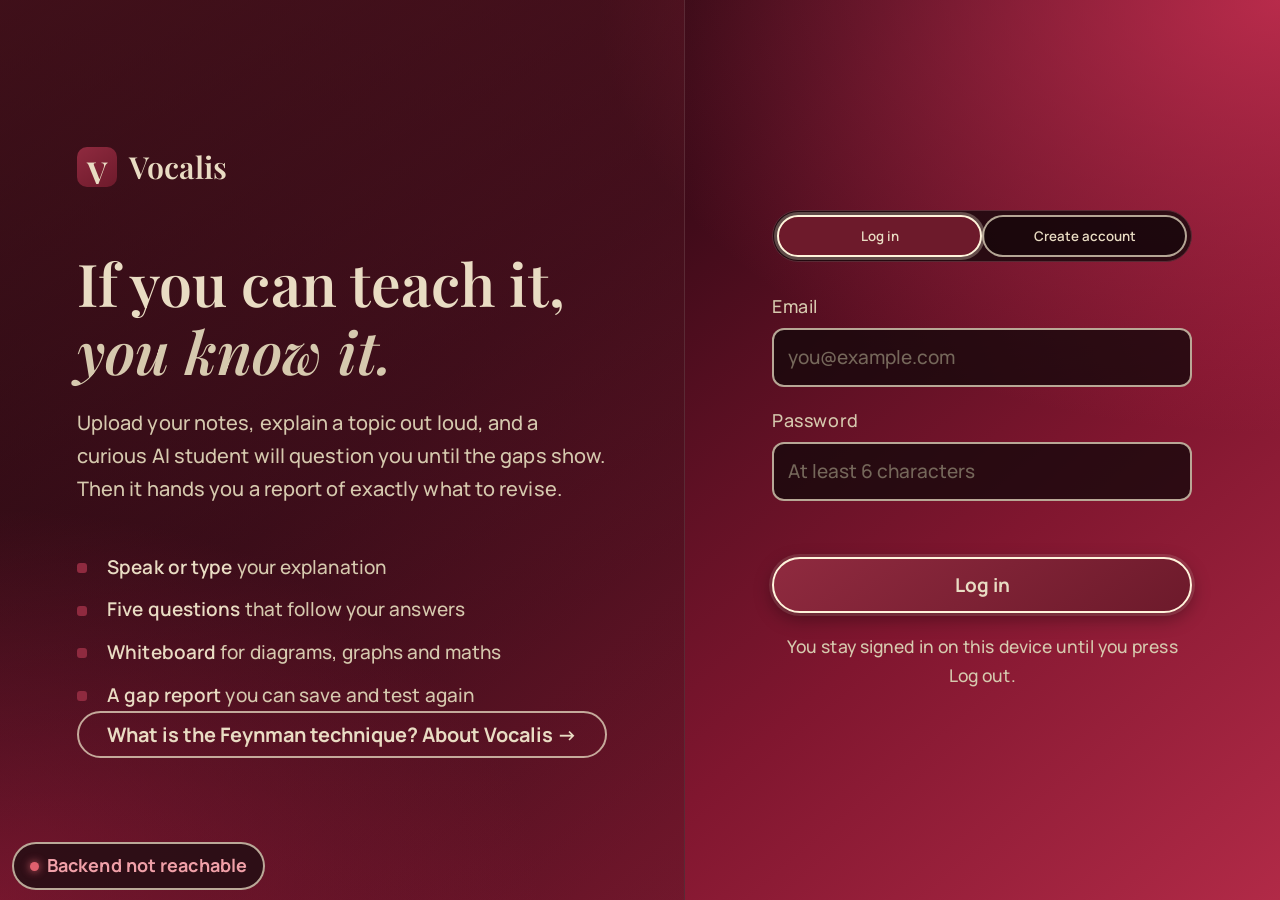
==== frontend/index.html @ cd5cc1df "Vocalis: full app rewrite (login, AI-first chat, whiteboard, reports, About)" ====
<!doctype html>
<html lang="en">
<head>
<meta charset="utf-8">
<meta name="viewport" content="width=device-width, initial-scale=1">
<title>Vocalis – teach it to learn it</title>
<link rel="preconnect" href="https://fonts.googleapis.com">
<link rel="preconnect" href="https://fonts.gstatic.com" crossorigin>
<link href="https://fonts.googleapis.com/css2?family=Manrope:wght@400;500;600;700&family=Playfair+Display:wght@500;600;700&display=swap" rel="stylesheet">
<link rel="stylesheet" href="css/style.css">
</head>
<body>
<div id="app">

  <header class="topbar" id="topbar" hidden>
    <a class="brand" href="#" id="brandLink"><span class="brand-mark">V</span><span>Vocalis</span></a>
    <nav class="topnav" aria-label="Main">
      <button class="nav-link" data-nav="home">Home</button>
      <button class="nav-link" data-nav="about">About</button>
    </nav>
    <div class="topbar-right" id="topbarRight">
      <div class="user-box" title="Signed in"><span class="avatar" id="userAvatar">?</span><span class="user-name" id="userChip"></span></div>
      <button class="btn ghost small" id="logoutBtn">Log out</button>
    </div>
  </header>

  <!-- ============================ LOGIN ============================ -->
  <section class="screen" id="screen-auth">
    <div class="auth">
      <aside class="auth-hero">
        <div class="brand big"><span class="brand-mark">V</span><span>Vocalis</span></div>
        <h1>If you can teach it,<br><em>you know it.</em></h1>
        <p>Upload your notes, explain a topic out loud, and a curious AI student will question you until the gaps show. Then it hands you a report of exactly what to revise.</p>
        <ul class="hero-points">
          <li><b>Speak or type</b> your explanation</li>
          <li><b>Five questions</b> that follow your answers</li>
          <li><b>Whiteboard</b> for diagrams, graphs and maths</li>
          <li><b>A gap report</b> you can save and test again</li>
        </ul>
        <button type="button" class="link-btn" id="aboutFromAuth">What is the Feynman technique? About Vocalis →</button>
      </aside>
      <div class="auth-card">
        <div class="seg" role="tablist">
          <button class="seg-btn active" data-mode="login" role="tab">Log in</button>
          <button class="seg-btn" data-mode="register" role="tab">Create account</button>
        </div>
        <form id="authForm" autocomplete="on" novalidate>
          <label class="field" id="nameField" hidden>
            <span>Your name</span>
            <input id="authName" type="text" autocomplete="name" placeholder="Asha">
          </label>
          <label class="field">
            <span>Email</span>
            <input id="authEmail" type="email" autocomplete="email" placeholder="you@example.com" required>
          </label>
          <label class="field">
            <span>Password</span>
            <input id="authPassword" type="password" autocomplete="current-password" placeholder="At least 6 characters" required>
          </label>
          <p class="form-error" id="authError" role="alert"></p>
          <button class="btn primary wide" id="authSubmit" type="submit">Log in</button>
        </form>
        <p class="fine">You stay signed in on this device until you press Log out.</p>
      </div>
    </div>
  </section>

  <!-- ============================ HOME ============================ -->
  <section class="screen" id="screen-home" hidden>
    <div class="wrap">
      <div class="home-head">
        <p class="eyebrow">Welcome back</p>
        <h2 id="homeTitle">Ready to teach something?</h2>
      </div>
      <div class="home-grid">
        <div class="card">
          <h3>Start a new session</h3>
          <p class="muted">Upload your study material (PDF, PowerPoint, Word, text or a photo of your notes). You can also upload a gap report from an earlier session to be tested on exactly what you got wrong.</p>
          <input type="file" id="fileInput" class="sr-only" accept=".pdf,.pptx,.docx,.txt,.md,.png,.jpg,.jpeg" tabindex="-1">
          <div class="drop" id="drop" role="button" tabindex="0" aria-label="Choose a file to upload">
            <span class="drop-icon">⇪</span>
            <strong id="dropTitle">Drop a file here or click to choose</strong>
            <span class="muted small" id="dropHint">PDF · PPTX · DOCX · TXT · MD · PNG · JPG &nbsp;·&nbsp; up to 20 MB</span>
            <button type="button" class="btn primary small" id="chooseBtn">Choose file</button>
          </div>
          <p class="form-error" id="uploadError" role="alert"></p>
          <label class="field lang-field">
            <span>Revision notes language</span>
            <select id="langSelect">
              <option>Kannada</option><option>Hindi</option><option>Tamil</option><option>Telugu</option><option>Malayalam</option><option>English</option>
            </select>
          </label>
        </div>
        <div class="card">
          <div class="card-head">
            <h3>Your sessions</h3>
          </div>
          <div id="historyList" class="history"></div>
        </div>
      </div>
    </div>
  </section>

  <!-- ============================ ABOUT ============================ -->
  <section class="screen" id="screen-about" hidden>
    <div class="wrap about">
      <button class="link-btn" id="aboutBack">← Back</button>
      <div class="about-hero">
        <p class="eyebrow">About Vocalis</p>
        <h1>If you can teach it,<br><em>you know it.</em></h1>
        <p class="lead">Vocalis is a study partner built on the Feynman technique. You explain a topic out loud to a curious AI student, it asks questions until the gaps in your understanding show, and then it hands you a clear report of exactly what to revise.</p>
      </div>

      <h2>The Feynman technique</h2>
      <p class="lead">The technique is named after the physicist Richard Feynman, who was famous for explaining difficult ideas in plain words. The idea is simple: <b>you do not really understand something until you can explain it simply.</b> It works in four steps.</p>
      <div class="steps4">
        <div class="step4"><span class="n">1</span><h4>Choose a concept</h4><p>Pick one idea you want to learn, and write down everything you know about it.</p></div>
        <div class="step4"><span class="n">2</span><h4>Teach it simply</h4><p>Explain it as if to a beginner, using your own words and no jargon you cannot unpack.</p></div>
        <div class="step4"><span class="n">3</span><h4>Find the gaps</h4><p>Notice where you stumble, go vague or get something wrong. Those are the gaps in your understanding.</p></div>
        <div class="step4"><span class="n">4</span><h4>Review and simplify</h4><p>Go back to your notes, fix each gap, then explain it again, shorter and clearer.</p></div>
      </div>
      <div class="callout">The hard part is step 3. When you explain to yourself, it is easy to skip over what you do not know. A listener who asks good questions makes the gaps impossible to hide. That is the part Vocalis automates.</div>

      <h2>How Vocalis puts each step into practice</h2>
      <div class="map-row"><div class="l">1 · Choose a concept<small>Upload and pick a topic</small></div><div><ul>
        <li>Upload your own notes: PDF, PowerPoint, Word, text, Markdown or a photo.</li>
        <li>Long files are split into numbered subtopics with clear headings, and you choose the one to be tested on.</li></ul></div></div>
      <div class="map-row"><div class="l">2 · Teach it simply<small>Explain to a curious AI</small></div><div><ul>
        <li>The AI opens the conversation and asks exactly five questions, each one following your last answer.</li>
        <li>Answer by typing, speaking, or drawing and labelling on the whiteboard, including diagrams the AI draws for you to label.</li>
        <li>Optional time limit per question and optional read-aloud keep it feeling like a real viva.</li></ul></div></div>
      <div class="map-row"><div class="l">3 · Find the gaps<small>Scores, gaps and fact-check</small></div><div><ul>
        <li>An examiner AI scores accuracy, completeness, consistency and clarity (each out of 10) using only your own notes, then gives an overall score out of 100.</li>
        <li>Every wrong or missing idea becomes a gap with what you said, the correct explanation, why it matters and a question to test yourself.</li>
        <li>A web-search fact-check flags anything in your notes or your answers that may be wrong.</li></ul></div></div>
      <div class="map-row"><div class="l">4 · Review and simplify<small>Notes, reports and re-testing</small></div><div><ul>
        <li>Revision notes focus only on the parts you struggled with, and can be translated into Kannada, Hindi, Tamil, Telugu or Malayalam.</li>
        <li>Download a detailed gap report and a full session report as Word documents.</li>
        <li>Upload the gap report again and Vocalis tests you on exactly those gaps. Repeat until the gaps close.</li></ul></div></div>

      <h2>What is inside</h2>
      <div class="feat-grid">
        <div class="feat"><b>Voice with a live orb</b><span>Speak your answer; the animated rings move with your voice. An accurate mode transcribes your recording again for technical terms.</span></div>
        <div class="feat"><b>Whiteboard that is understood</b><span>Draw graphs, label diagrams and work through maths. The AI reads your drawing and marks it as part of your answer.</span></div>
        <div class="feat"><b>Languages</b><span>Dictate in English, Hindi, Kannada, Tamil or Telugu, and get revision notes in your own language.</span></div>
        <div class="feat"><b>Reports you keep</b><span>Gap report and full report as Word files, plus a re-uploadable version to practise your gaps.</span></div>
        <div class="feat"><b>Your own account</b><span>Your sessions and reports are private to you and stay saved, so you can return to them any time.</span></div>
        <div class="feat"><b>Honest scoring</b><span>The examiner only credits what you said, never the tutor's questions, and grades against your notes.</span></div>
      </div>

      <h2>Built with</h2>
      <p>Flask and SQLite on the back end, Google Gemini for the questions, scoring, drawing understanding, fact-check and translation, and the browser's own speech tools for live voice. Made for Craft N Code Karnataka 2026 · AI for Education.</p>
      <p><button class="btn primary" id="aboutStart">Start a session</button></p>
    </div>
  </section>

  <!-- ============================ TOPICS ============================ -->
  <section class="screen" id="screen-topics" hidden>
    <div class="wrap">
      <button class="link-back" id="topicsBack">← Choose another file</button>
      <p class="eyebrow" id="topicsFile"></p>
      <h2>What do you want to be tested on?</h2>
      <p class="muted">Pick one topic, or test yourself on the whole document. The AI will open the conversation with its first question.</p>
      <div class="card settings">
        <h3>Session settings</h3>
        <div class="setting">
          <span class="setting-label">Time to answer each question</span>
          <div class="chips" id="timeChips" role="group" aria-label="Time limit per question">
            <button class="chip-btn active" data-sec="0">No limit</button>
            <button class="chip-btn" data-sec="60">1 min</button>
            <button class="chip-btn" data-sec="120">2 min</button>
            <button class="chip-btn" data-sec="180">3 min</button>
            <button class="chip-btn" data-sec="300">5 min</button>
          </div>
        </div>
        <div class="setting">
          <span class="setting-label">Speech language</span>
          <select id="speechLang" aria-label="Speech language">
            <option value="en-IN">English (India)</option>
            <option value="en-US">English (US)</option>
            <option value="en-GB">English (UK)</option>
            <option value="hi-IN">Hindi</option>
            <option value="kn-IN">Kannada</option>
            <option value="ta-IN">Tamil</option>
            <option value="te-IN">Telugu</option>
          </select>
        </div>
        <label class="check"><input type="checkbox" id="optAccurate"><span><b>Accurate voice mode</b> Gemini listens to your recording again for a more exact transcript (uses one extra AI request per spoken answer).</span></label>
        <label class="check"><input type="checkbox" id="optSpeak"><span><b>Read each question aloud</b> Optional. The orb pulses while the question is spoken.</span></label>
        <div class="setting" id="voiceBox">
          <span class="setting-label">Voice</span>
          <select id="voiceEngine" aria-label="Voice type">
            <option value="ai">AI voice (natural, uses 1 AI request per question)</option>
            <option value="browser">Device voice (free, instant)</option>
          </select>
          <select id="voiceName" aria-label="Voice"></select>
          <button type="button" class="btn ghost" id="voicePreview">Preview</button>
        </div>
      </div>
      <div class="topic-grid" id="topicGrid"></div>
      <div class="topics-foot">
        <button class="btn ghost" id="wholeDocBtn">Test me on the whole document</button>
      </div>
      <p class="form-error" id="startError" role="alert"></p>
    </div>
  </section>

  <!-- ============================ CHAT ============================ -->
  <section class="screen chat-screen" id="screen-chat" hidden>
    <canvas id="orb" class="orb" aria-hidden="true"></canvas>
    <div class="chat-layout" id="chatLayout">
      <div class="chat-col">
        <div class="chat-head">
          <button class="btn ghost small" id="exitChat">✕ End</button>
          <div class="chat-title">
            <strong id="chatTopic"></strong>
            <span class="muted small" id="chatRoundLabel"></span>
          </div>
          <div class="timer" id="timer" hidden aria-live="off"><span id="timerText">1:00</span><i class="timer-bar"><b id="timerBar"></b></i></div>
          <button class="icon-btn small" id="speakToggle" title="Read questions aloud" aria-pressed="false">🔊</button>
          <div class="dots" id="roundDots" aria-hidden="true"></div>
        </div>

        <div class="thread" id="thread" aria-live="polite"></div>

        <div class="composer" id="composer">
          <div class="attach-row" id="attachRow" hidden></div>
          <div class="composer-box">
            <textarea id="answerBox" rows="1" placeholder="Type your explanation, or tap the microphone and speak…"></textarea>
            <div class="composer-actions">
              <button class="icon-btn" id="wbToggle" title="Open whiteboard" aria-pressed="false">✎<span>Whiteboard</span></button>
              <button class="icon-btn" id="micBtn" title="Speak your answer" aria-pressed="false">🎙<span>Speak</span></button>
              <button class="btn primary" id="sendBtn">Send</button>
            </div>
          </div>
          <p class="mic-status" id="micStatus" hidden></p>
        </div>
      </div>

      <aside class="wb-col" id="wbCol" aria-label="Whiteboard">
        <div class="wb-head">
          <strong>Whiteboard</strong>
          <span class="muted small" id="wbHint">Draw, label or plot your answer. It is sent with your reply.</span>
          <button class="icon-btn small" id="wbClose" title="Close whiteboard">✕</button>
        </div>
        <div class="wb-tools" id="wbTools">
          <div class="tool-group" role="group" aria-label="Tools">
            <button class="tool active" data-tool="pen" title="Pen">Pen</button>
            <button class="tool" data-tool="line" title="Straight line">Line</button>
            <button class="tool" data-tool="arrow" title="Arrow">Arrow</button>
            <button class="tool" data-tool="rect" title="Rectangle">Box</button>
            <button class="tool" data-tool="ellipse" title="Circle or ellipse">Circle</button>
            <button class="tool" data-tool="mark" title="Click a spot to drop a point, then type its name">Mark &amp; name</button>
            <button class="tool" data-tool="text" title="Type text anywhere">Text</button>
            <button class="tool" data-tool="eraser" title="Eraser">Erase</button>
          </div>
          <div class="tool-group" role="group" aria-label="Colour">
            <button class="swatch active" data-color="#1b1214" style="--c:#1b1214" title="Black"></button>
            <button class="swatch" data-color="#8f2a3f" style="--c:#8f2a3f" title="Maroon"></button>
            <button class="swatch" data-color="#2d5a8a" style="--c:#2d5a8a" title="Blue"></button>
            <button class="swatch" data-color="#2f6f5e" style="--c:#2f6f5e" title="Green"></button>
          </div>
          <div class="tool-group">
            <input type="range" id="wbSize" min="2" max="14" value="4" title="Thickness" aria-label="Thickness">
          </div>
          <div class="tool-group">
            <button class="tool" id="wbGrid" aria-pressed="false" title="Graph paper">Grid</button>
            <button class="tool" id="wbAxes" title="Add x and y axes">Axes</button>
            <button class="tool" id="wbUndo" title="Undo">Undo</button>
            <button class="tool" id="wbClear" title="Clear">Clear</button>
          </div>
        </div>
        <div class="wb-stage" id="wbStage">
          <canvas id="wbCanvas"></canvas>
          <input id="wbText" class="wb-text" type="text" hidden placeholder="Type, then Enter">
        </div>
      </aside>
    </div>
  </section>

  <!-- ============================ REPORT ============================ -->
  <section class="screen" id="screen-report" hidden>
    <div class="wrap report">
      <div class="report-head">
        <div>
          <p class="eyebrow" id="reportTopic"></p>
          <h2>Your results</h2>
        </div>
        <div class="report-actions">
          <button class="btn ghost" id="downloadBtn" disabled>Gap report (Word)</button>
          <button class="btn ghost" id="fullDocBtn" disabled>Full report (Word)</button>
          <button class="btn ghost" id="mdBtn" disabled title="Plain text version of the gap report">Gap report (.md)</button>
          <button class="btn primary" id="retestBtn" disabled>Test me on my gaps</button>
        </div>
      </div>

      <div class="report-status" id="reportStatus" hidden></div>

      <div class="loading-card" id="reportLoading">
        <div class="spinner"></div>
        <p><strong>Marking your answers…</strong><br><span class="muted small">The AI is comparing everything you said with your notes.</span></p>
      </div>

      <div id="reportBody" hidden>
        <div class="score-row">
          <div class="score-ring" id="scoreRing" style="--pct:0">
            <div class="score-inner"><b id="scoreNum">0</b><span>/ 100</span></div>
          </div>
          <div class="score-summary">
            <h3>Summary</h3>
            <p id="scoreSummary"></p>
          </div>
        </div>

        <div class="metrics" id="metrics"></div>

        <div class="tab-cards" role="tablist">
          <button class="tab-card active" data-tab="gaps" role="tab"><span class="tc-icon">⚑</span><span class="tc-text"><b>Gaps to review</b><small id="tcGaps">Preparing…</small></span></button>
          <button class="tab-card" data-tab="fact" role="tab"><span class="tc-icon">✓</span><span class="tc-text"><b>Fact-check</b><small id="tcFact">Preparing…</small></span></button>
          <button class="tab-card" data-tab="notes" role="tab"><span class="tc-icon">✎</span><span class="tc-text"><b>Revision notes</b><small id="tcNotes">Preparing…</small></span></button>
          <button class="tab-card" data-tab="transcript" role="tab"><span class="tc-icon">☰</span><span class="tc-text"><b>Conversation</b><small id="tcConv">…</small></span></button>
        </div>
        <div class="tab-panel" id="tab-gaps"></div>
        <div class="tab-panel" id="tab-fact" hidden></div>
        <div class="tab-panel" id="tab-notes" hidden></div>
        <div class="tab-panel" id="tab-transcript" hidden></div>

        <div class="report-foot">
          <button class="btn ghost" id="retrySame">Try this topic again</button>
          <button class="btn ghost" id="goHome">Back to home</button>
        </div>
      </div>
    </div>
  </section>

  <div class="mode-badge" id="modeBadge" hidden title="Which AI the backend is using"></div>
  <div id="toast" class="toast" role="status" hidden></div>
</div>

<script src="js/config.js"></script>
<script src="js/api.js"></script>
<script src="js/wav.js"></script>
<script src="js/speech.js"></script>
<script src="js/whiteboard.js"></script>
<script src="js/orb.js"></script>
<script src="js/app.js"></script>
</body>
</html>
---- frontend/css/style.css ----
/* Vocalis. Palette: maroon + beige on near-black. Fonts: Playfair Display (headings), Manrope (text). */
:root {
  --black: #0e0b0b;
  --panel: rgba(20, 8, 11, .78);
  --panel-2: rgba(34, 14, 19, .82);
  --maroon: #6d1a2b;
  --maroon-hi: #8f2a3f;
  --beige: #e9dcc3;
  --beige-dim: #d6c9ae;
  --line: #5a2a35;
  --ok: #7fb08a;
  --warn: #d9a05b;
  --radius: 16px;
  --serif: "Playfair Display", Georgia, serif;
  --sans: "Manrope", system-ui, -apple-system, "Segoe UI", sans-serif;
}
* { box-sizing: border-box; }
[hidden] { display: none !important; }
html { font-size: 19px; background-color: #3b0a18; }
html, body { min-height: 100%; }
body {
  margin: 0; background: var(--black); color: var(--beige); font-family: var(--sans);
  font-size: 1rem; line-height: 1.65; font-weight: 500; letter-spacing: .005em; -webkit-font-smoothing: antialiased; text-rendering: optimizeLegibility;
  background:
    radial-gradient(1100px 700px at 100% 0%, rgba(214, 52, 88, .75), transparent 62%),
    radial-gradient(900px 650px at 0% 100%, rgba(168, 28, 62, .7), transparent 60%),
    linear-gradient(140deg, #070304 0%, #3b0a18 38%, #80162f 70%, #b12a47 100%);
  background-attachment: fixed;
}
h1, h2, h3 { font-family: var(--serif); font-weight: 600; line-height: 1.15; margin: 0 0 .5rem; }
h2 { font-size: clamp(2rem, 3.4vw, 2.7rem); letter-spacing: -.005em; }
h3 { font-size: 1.4rem; }
p { margin: 0 0 .8rem; }
.muted { color: var(--beige-dim); }
.small { font-size: 1rem; }
.eyebrow { text-transform: uppercase; letter-spacing: .16em; font-size: .86rem; color: var(--beige-dim); margin-bottom: .4rem; }
button { font-family: inherit; }
:focus-visible { outline: 2px solid var(--beige); outline-offset: 2px; }

/* ---------- layout ---------- */
#app { min-height: 100vh; display: flex; flex-direction: column; }
.topbar {
  display: flex; align-items: center; gap: 28px; padding: 16px clamp(20px, 4vw, 56px); width: 100%;
  border-bottom: 1px solid var(--line); background: rgba(10,4,6,.8); backdrop-filter: blur(12px); position: sticky; top: 0; z-index: 20;
}
.brand { display: inline-flex; align-items: center; gap: 12px; color: var(--beige); text-decoration: none; font-family: var(--serif); font-size: 1.75rem; font-weight: 600; }
.brand.big { font-size: 1.6rem; margin-bottom: 3rem; }
.brand-mark { display: grid; place-items: center; width: 40px; height: 40px; border-radius: 10px; background: linear-gradient(145deg, var(--maroon-hi), var(--maroon)); color: var(--beige); font-weight: 700; }
.topbar-right { display: flex; align-items: center; gap: 14px; margin-left: auto; }

.screen { flex: 1; animation: rise .45s ease both; }
.screen.leaving { animation: fall .25s ease both; }
@keyframes rise { from { opacity: 0; transform: translateY(14px); } to { opacity: 1; transform: none; } }
@keyframes fall { to { opacity: 0; transform: translateY(-8px); } }
.wrap { width: min(1100px, 100%); margin: 0 auto; padding: clamp(24px, 5vw, 56px) clamp(16px, 4vw, 32px) 64px; }

/* ---------- buttons, fields ---------- */
.btn { border: 1px solid transparent; border-radius: 999px; padding: 13px 26px; font-weight: 700; font-size: 1rem; cursor: pointer; transition: transform .12s, background .15s, border-color .15s, opacity .15s; }
.btn:active { transform: scale(.97); }
.btn:disabled { opacity: .45; cursor: not-allowed; }
.btn.primary { background: linear-gradient(145deg, var(--maroon-hi), var(--maroon)); color: var(--beige); }
.btn.primary:hover:not(:disabled) { background: var(--maroon-hi); }
.btn.ghost { background: transparent; color: var(--beige); border-color: var(--line); }
.btn.ghost:hover:not(:disabled) { border-color: var(--beige-dim); background: rgba(233,220,195,.05); }
.btn.small { padding: 7px 14px; font-size: .95rem; }
.btn.wide { width: 100%; }
.link-back { background: none; border: 0; color: var(--beige-dim); cursor: pointer; padding: 0; margin-bottom: 1.4rem; font-size: .92rem; }
.link-back:hover { color: var(--beige); }
.field { display: block; margin-bottom: 1rem; }
.field span { display: block; font-size: .94rem; color: var(--beige-dim); margin-bottom: 6px; letter-spacing: .03em; }
input[type=text], input[type=email], input[type=password], textarea {
  font-size: 1.05rem; width: 100%; background: var(--panel); border: 1px solid var(--line); color: var(--beige); border-radius: 12px; padding: 12px 14px; font: inherit;
}
select { width: 100%; background: var(--panel); border: 1px solid var(--line); color: var(--beige); border-radius: 12px; padding: 11px 14px; font: inherit; }
select:focus { outline: none; border-color: var(--maroon-hi); }
.lang-field { margin: 1rem 0 0; max-width: 260px; }
input::placeholder, textarea::placeholder { color: #75675a; }
input:focus, textarea:focus { outline: none; border-color: var(--maroon-hi); box-shadow: 0 0 0 3px rgba(143,42,63,.25); }
.form-error { color: #f0a0a8; min-height: 1.3em; font-size: .9rem; margin: .2rem 0 .8rem; }
.fine { color: var(--beige-dim); font-size: .92rem; text-align: center; margin: 1rem 0 0; }
.card { background: linear-gradient(180deg, var(--panel-2), var(--panel)); border: 1px solid var(--line); border-radius: var(--radius); padding: clamp(18px, 3vw, 28px); }

/* ---------- login ---------- */
.auth { min-height: calc(100vh - 0px); display: grid; grid-template-columns: 1.15fr 1fr; }
.auth-hero { padding: clamp(28px, 6vw, 80px); display: flex; flex-direction: column; justify-content: center;
  background: linear-gradient(160deg, rgba(109,26,43,.55), rgba(23,17,18,.2) 70%); border-right: 1px solid var(--line); }
.auth-hero h1 { font-size: clamp(2.2rem, 4.6vw, 3.6rem); margin-bottom: 1.2rem; }
.auth-hero em { color: var(--beige-dim); }
.auth-hero p { color: var(--beige-dim); max-width: 34rem; font-size: 1.05rem; }
.hero-points { list-style: none; padding: 0; margin: 1.6rem 0 0; display: grid; gap: .6rem; }
.hero-points li { padding-left: 1.6rem; position: relative; color: var(--beige-dim); }
.hero-points li::before { content: ""; position: absolute; left: 0; top: .6em; width: 10px; height: 10px; border-radius: 3px; background: var(--maroon-hi); }
.hero-points b { color: var(--beige); font-weight: 600; }
.auth-card { align-self: center; justify-self: center; width: min(420px, calc(100% - 32px)); padding: 32px 0; }
.seg { display: grid; grid-template-columns: 1fr 1fr; background: var(--panel); border: 1px solid var(--line); border-radius: 999px; padding: 4px; margin-bottom: 1.6rem; }
.seg-btn { background: none; border: 0; color: var(--beige-dim); padding: 10px; border-radius: 999px; cursor: pointer; font-weight: 600; }
.seg-btn.active { background: var(--maroon); color: var(--beige); }

/* ---------- home ---------- */
.home-head { margin-bottom: 1.8rem; }
.home-grid { display: grid; grid-template-columns: 1.2fr 1fr; gap: 20px; align-items: start; }
.drop { display: flex; flex-direction: column; align-items: center; text-align: center; gap: 6px; padding: 38px 18px; margin-top: 1rem;
  border: 2px dashed #5a3a40; border-radius: var(--radius); cursor: pointer; transition: border-color .15s, background .15s; }
.drop:hover, .drop.over { border-color: var(--maroon-hi); background: rgba(109,26,43,.12); }
.drop.busy { opacity: .7; pointer-events: none; }
.sr-only { position: absolute; width: 1px; height: 1px; overflow: hidden; clip: rect(0 0 0 0); opacity: 0; }
.drop .btn { margin-top: 10px; }
.drop-icon { font-size: 2rem; color: var(--maroon-hi); line-height: 1; }
.history { display: grid; gap: 10px; max-height: 420px; overflow: auto; }
.history-empty { color: var(--beige-dim); padding: 1rem 0; }
.h-item { display: flex; align-items: center; justify-content: space-between; gap: 12px; width: 100%; text-align: left; cursor: pointer;
  background: var(--panel); border: 1px solid var(--line); color: var(--beige); border-radius: 12px; padding: 12px 14px; transition: border-color .15s, transform .12s; }
.h-item:hover { border-color: var(--maroon-hi); transform: translateY(-1px); }
.h-item b { display: block; font-weight: 600; }
.h-item small { color: var(--beige-dim); }
.pill { border-radius: 999px; padding: 4px 12px; font-weight: 700; font-size: .95rem; background: rgba(143,42,63,.3); border: 1px solid var(--maroon-hi); white-space: nowrap; }
.pill.live { background: transparent; border-color: var(--line); color: var(--beige-dim); font-weight: 500; }

/* ---------- topics ---------- */
.topic-grid { display: grid; grid-template-columns: repeat(auto-fill, minmax(260px, 1fr)); gap: 14px; margin: 1.6rem 0 1.2rem; }
.topic { text-align: left; cursor: pointer; background: linear-gradient(180deg, var(--panel-2), var(--panel)); border: 1px solid var(--line); color: var(--beige);
  border-radius: var(--radius); padding: 18px; display: flex; flex-direction: column; gap: 8px; min-height: 150px; transition: transform .15s, border-color .15s, box-shadow .15s; }
.topic:hover { transform: translateY(-3px); border-color: var(--maroon-hi); box-shadow: 0 12px 30px rgba(0,0,0,.35); }
.topic h4 { font-family: var(--serif); font-size: 1.3rem; margin: 0; }
.topic p { color: var(--beige-dim); font-size: 1rem; margin: 0; display: -webkit-box; -webkit-line-clamp: 4; -webkit-box-orient: vertical; overflow: hidden; }
.topic .go { margin-top: auto; color: var(--maroon-hi); font-weight: 700; font-size: .95rem; }
.topic.busy { opacity: .6; pointer-events: none; }
.topics-foot { margin-top: .5rem; }

/* ---------- chat ---------- */
.chat-screen { display: flex; }
.chat-layout { position: relative; z-index: 1; flex: 1; display: grid; grid-template-columns: minmax(0, 1fr); height: calc(100vh - 66px); }
.chat-layout.wb-open { grid-template-columns: minmax(340px, .9fr) minmax(0, 1.25fr); }
.chat-col { display: flex; flex-direction: column; min-height: 0; max-width: 860px; width: 100%; margin: 0 auto; }
.chat-layout.wb-open .chat-col { max-width: none; }
.chat-head { display: flex; align-items: center; gap: 14px; padding: 14px clamp(14px, 3vw, 28px); border-bottom: 1px solid var(--line); }
.chat-title { flex: 1; min-width: 0; display: flex; flex-direction: column; }
.chat-title strong { font-family: var(--serif); font-size: 1.1rem; white-space: nowrap; overflow: hidden; text-overflow: ellipsis; }
.dots { display: flex; gap: 6px; }
.dots i { width: 28px; height: 6px; border-radius: 4px; background: var(--line); transition: background .3s; }
.dots i.done { background: var(--maroon-hi); }
.dots i.now { background: var(--beige); }
.thread { flex: 1; overflow-y: auto; padding: 24px clamp(14px, 3vw, 28px); display: flex; flex-direction: column; gap: 18px; scroll-behavior: smooth; }
.msg { display: flex; gap: 12px; max-width: 88%; animation: pop .35s ease both; }
@keyframes pop { from { opacity: 0; transform: translateY(10px) scale(.98); } to { opacity: 1; transform: none; } }
.msg.ai { align-self: flex-start; }
.msg.me { align-self: flex-end; flex-direction: row-reverse; }
.avatar { flex: none; width: 34px; height: 34px; border-radius: 50%; display: grid; place-items: center; font-weight: 700; font-family: var(--serif);
  background: linear-gradient(145deg, var(--maroon-hi), var(--maroon)); }
.bubble { font-size: 1.1rem; line-height: 1.6; padding: 14px 18px; border-radius: 18px; background: var(--panel-2); border: 1px solid var(--line); white-space: pre-wrap; overflow-wrap: anywhere; }
.msg.ai .bubble { border-top-left-radius: 6px; }
.msg.me .bubble { background: var(--maroon); border-color: var(--maroon-hi); border-top-right-radius: 6px; }
.bubble .qn { display: block; font-size: .86rem; letter-spacing: .14em; text-transform: uppercase; color: var(--beige-dim); margin-bottom: 4px; }
.bubble .wb-tag { display: inline-block; margin-top: 8px; font-size: .9rem; padding: 3px 10px; border-radius: 999px; border: 1px dashed var(--beige-dim); color: var(--beige); }
.bubble img { display: block; max-width: min(320px, 100%); border-radius: 10px; margin-top: 8px; background: #f1e7d0; }
.bubble .desc { display: block; margin-top: 6px; font-size: .9rem; color: var(--beige-dim); font-style: italic; }
.typing { display: inline-flex; gap: 5px; padding: 6px 2px; }
.typing i { width: 7px; height: 7px; border-radius: 50%; background: var(--beige-dim); animation: blink 1.1s infinite; }
.typing i:nth-child(2) { animation-delay: .18s; } .typing i:nth-child(3) { animation-delay: .36s; }
@keyframes blink { 0%, 80%, 100% { opacity: .25; transform: none; } 40% { opacity: 1; transform: translateY(-3px); } }
.sys-note { align-self: center; color: var(--beige-dim); font-size: .97rem; padding: 6px 14px; border: 1px solid var(--line); border-radius: 999px; }

.composer { padding: 12px clamp(14px, 3vw, 28px) 18px; border-top: 1px solid var(--line); background: rgba(10,4,6,.6); backdrop-filter: blur(8px); }
.composer-box { background: var(--panel); border: 1px solid var(--line); border-radius: 20px; padding: 10px 10px 10px 14px; display: flex; flex-direction: column; gap: 8px; }
.composer-box:focus-within { border-color: var(--maroon-hi); }
.composer-box textarea { border: 0; background: transparent; padding: 4px 0; resize: none; max-height: 160px; box-shadow: none !important; }
.composer-actions { display: flex; align-items: center; justify-content: flex-end; gap: 8px; flex-wrap: wrap; }
.icon-btn { display: inline-flex; align-items: center; gap: 8px; background: rgba(0,0,0,.25); border: 1px solid var(--line); color: var(--beige); border-radius: 999px; padding: 10px 16px; cursor: pointer; font-size: 1rem; font-weight: 600; }
.icon-btn:hover { border-color: var(--beige-dim); }
.icon-btn[aria-pressed=true] { background: var(--maroon); border-color: var(--maroon-hi); }
.icon-btn.small { padding: 4px 10px; }
.icon-btn.rec { background: var(--maroon-hi); border-color: var(--beige); animation: pulse 1.4s infinite; }
@keyframes pulse { 50% { box-shadow: 0 0 0 6px rgba(143,42,63,.3); } }
.attach-row { display: flex; gap: 8px; flex-wrap: wrap; margin-bottom: 8px; }
.chip { display: inline-flex; align-items: center; gap: 8px; padding: 5px 12px; border-radius: 999px; background: var(--panel-2); border: 1px solid var(--line); font-size: .94rem; }
.chip button { background: none; border: 0; color: var(--beige-dim); cursor: pointer; padding: 0; }
.mic-status { color: var(--beige-dim); font-size: .94rem; margin: 8px 4px 0; }

/* ---------- whiteboard ---------- */
.wb-col { display: none; flex-direction: column; min-height: 0; border-left: 1px solid var(--line); background: var(--panel); }
.chat-layout.wb-open .wb-col { display: flex; animation: slideIn .35s ease both; }
@keyframes slideIn { from { opacity: 0; transform: translateX(30px); } to { opacity: 1; transform: none; } }
.wb-head { display: flex; align-items: center; gap: 12px; padding: 12px 16px; border-bottom: 1px solid var(--line); }
.wb-head .muted { flex: 1; }
.wb-tools { display: flex; flex-wrap: wrap; gap: 8px 14px; padding: 10px 16px; border-bottom: 1px solid var(--line); }
.tool-group { display: flex; gap: 4px; align-items: center; }
.tool { background: rgba(0,0,0,.25); color: var(--beige); border: 1px solid var(--line); border-radius: 10px; padding: 9px 14px; cursor: pointer; font-size: .92rem; font-weight: 700; }
.tool:hover { border-color: var(--beige-dim); }
.tool.active, .tool[aria-pressed=true] { background: var(--maroon); border-color: var(--maroon-hi); }
.swatch { width: 30px; height: 30px; border-radius: 50%; border: 2px solid var(--line); background: var(--c); cursor: pointer; padding: 0; }
.swatch.active { border-color: var(--beige); transform: scale(1.12); }
input[type=range] { width: 90px; accent-color: var(--maroon-hi); }
.wb-stage { position: relative; flex: 1; min-height: 240px; padding: 14px; }
#wbCanvas { width: 100%; height: 100%; display: block; border-radius: 12px; touch-action: none; cursor: crosshair; box-shadow: inset 0 0 0 1px rgba(0,0,0,.15), 0 10px 30px rgba(0,0,0,.4); }
.wb-text { position: absolute; width: 180px; background: #fffdf6; color: #1b1214; border: 1px dashed #8f2a3f; border-radius: 6px; padding: 4px 8px; font-size: 16px; }

/* ---------- report ---------- */
.report-head { display: flex; justify-content: space-between; align-items: flex-end; gap: 16px; flex-wrap: wrap; margin-bottom: 1.8rem; }
.report-actions { display: flex; gap: 10px; flex-wrap: wrap; }
.loading-card { display: flex; align-items: center; gap: 18px; padding: 28px; border: 1px solid var(--line); border-radius: var(--radius); background: var(--panel); }
.spinner { width: 34px; height: 34px; border-radius: 50%; border: 3px solid var(--line); border-top-color: var(--maroon-hi); animation: spin 1s linear infinite; flex: none; }
@keyframes spin { to { transform: rotate(360deg); } }
.score-row { display: grid; grid-template-columns: auto 1fr; gap: 28px; align-items: center; margin-bottom: 22px; padding: 24px; border-radius: var(--radius); border: 1px solid var(--line); background: linear-gradient(135deg, rgba(109,26,43,.35), var(--panel) 60%); }
.score-ring { --pct: 0; width: 150px; height: 150px; border-radius: 50%; display: grid; place-items: center;
  background: conic-gradient(var(--beige) calc(var(--pct) * 1%), var(--line) 0); transition: --pct 1s; }
.score-inner { width: 122px; height: 122px; border-radius: 50%; background: var(--black); display: flex; flex-direction: column; align-items: center; justify-content: center; }
.score-inner b { font-family: var(--serif); font-size: 2.8rem; line-height: 1; }
.score-inner span { font-size: .92rem; color: var(--beige-dim); }
.metrics { display: grid; grid-template-columns: repeat(auto-fit, minmax(240px, 1fr)); gap: 14px; margin-bottom: 26px; }
.metric { padding: 16px 18px; border: 1px solid var(--line); border-radius: 14px; background: var(--panel); }
.metric-top { display: flex; justify-content: space-between; align-items: baseline; margin-bottom: 8px; }
.metric-top b { text-transform: capitalize; font-family: var(--serif); font-size: 1.1rem; }
.bar { height: 6px; background: var(--line); border-radius: 4px; overflow: hidden; margin-bottom: 10px; }
.bar i { display: block; height: 100%; width: 0; background: linear-gradient(90deg, var(--maroon), var(--maroon-hi), var(--beige)); border-radius: 4px; transition: width 1s ease; }
.metric p { color: var(--beige-dim); font-size: 1rem; margin: 0; }
.tab-panel { min-height: 160px; padding-bottom: 12px; }
.md h1, .md h2 { font-size: 1.5rem; margin-top: 1.4rem; }
.md h3 { font-size: 1.05rem; font-family: var(--sans); color: var(--beige); letter-spacing: .02em; margin: 1.1rem 0 .3rem; }
.md h3:first-child, .md h2:first-child, .md h1:first-child { margin-top: 0; }
.md ul { padding-left: 1.2rem; } .md li { margin-bottom: .3rem; }
.md hr { border: 0; border-top: 1px solid var(--line); margin: 1.4rem 0; }
.md strong { color: #fff3d8; }
.md .gap-card { background: var(--panel); border: 1px solid var(--line); border-left: 3px solid var(--maroon-hi); border-radius: 12px; padding: 14px 18px; margin-bottom: 14px; }
.md .gap-card h3 { margin-top: .6rem; color: var(--beige-dim); font-size: .9rem; text-transform: uppercase; letter-spacing: .14em; }
.md .gap-card h3:first-child { margin-top: 0; }
.sources a { color: var(--beige); }
.report-foot { display: flex; gap: 10px; margin-top: 28px; flex-wrap: wrap; }
.t-line { padding: 10px 0; border-bottom: 1px solid var(--line); }
.t-line b { display: block; font-size: .86rem; letter-spacing: .14em; text-transform: uppercase; color: var(--beige-dim); }
.skeleton { height: 14px; border-radius: 6px; margin-bottom: 12px; background: linear-gradient(90deg, var(--panel) 25%, var(--panel-2) 50%, var(--panel) 75%); background-size: 200% 100%; animation: shimmer 1.4s infinite; }
@keyframes shimmer { to { background-position: -200% 0; } }

/* ---------- background orb ---------- */
.chat-screen { position: relative; }
.orb { position: fixed; inset: 0; width: 100vw; height: 100vh; z-index: 0; pointer-events: none; opacity: .9; }

/* ---------- session settings ---------- */
.settings { margin: 1.4rem 0 0; display: grid; gap: 16px; }
.settings h3 { margin: 0; }
.setting { display: flex; flex-wrap: wrap; align-items: center; gap: 10px 18px; }
.setting-label { min-width: 14rem; font-weight: 700; }
.chips { display: flex; flex-wrap: wrap; gap: 8px; }
.chip-btn { background: rgba(0,0,0,.28); border: 1px solid var(--line); color: var(--beige); border-radius: 999px; padding: 9px 18px; font-size: 1rem; font-weight: 700; cursor: pointer; transition: transform .12s, background .15s, border-color .15s; }
.chip-btn:hover { border-color: var(--beige-dim); transform: translateY(-1px); }
.chip-btn.active { background: linear-gradient(145deg, var(--maroon-hi), var(--maroon)); border-color: var(--beige); }
.settings select { width: auto; min-width: 12rem; }
.check { display: flex; gap: 12px; align-items: flex-start; cursor: pointer; line-height: 1.5; }
.check input { width: 22px; height: 22px; margin-top: 3px; accent-color: var(--maroon-hi); flex: none; }
.check b { display: block; }
.check span { color: var(--beige-dim); }
.check span b { color: var(--beige); }

/* ---------- timer ---------- */
.timer { display: flex; flex-direction: column; gap: 5px; min-width: 76px; align-items: stretch; text-align: center; font-variant-numeric: tabular-nums; font-weight: 800; font-size: 1.25rem; }
.timer-bar { display: block; height: 6px; border-radius: 4px; background: rgba(255,255,255,.12); overflow: hidden; }
.timer-bar b { display: block; height: 100%; width: 100%; background: var(--beige); border-radius: 4px; transition: width .25s linear; }
.timer.warn { color: #ffb4be; animation: pulse 1s infinite; }
.timer.warn .timer-bar b { background: #ff7a8e; }

/* ---------- report: status line + big interactive tabs ---------- */
.report-status { display: flex; align-items: center; gap: 12px; flex-wrap: wrap; padding: 14px 18px; border-radius: 14px; margin-bottom: 18px; background: var(--panel-2); border: 1px solid var(--line); font-weight: 600; }
.report-status.ok { border-color: #6fae82; }
.report-status.warn { border-color: var(--warn); }
.report-status .spinner { width: 22px; height: 22px; border-width: 3px; }
.tab-cards { display: grid; grid-template-columns: repeat(4, 1fr); gap: 14px; margin: 8px 0 22px; }
.tab-card { display: flex; align-items: center; gap: 14px; text-align: left; cursor: pointer; padding: 18px 20px; border-radius: 18px; color: var(--beige);
  background: var(--panel-2); border: 1px solid var(--line); transition: transform .18s, box-shadow .18s, border-color .18s, background .18s; }
.tab-card:hover { transform: translateY(-4px); border-color: var(--beige-dim); box-shadow: 0 14px 30px rgba(0,0,0,.4); }
.tab-card:active { transform: translateY(-1px) scale(.98); }
.tab-card.active { background: linear-gradient(145deg, var(--maroon-hi), var(--maroon)); border-color: var(--beige); box-shadow: 0 14px 34px rgba(0,0,0,.45); }
.tc-icon { flex: none; width: 46px; height: 46px; border-radius: 14px; display: grid; place-items: center; font-size: 1.4rem; background: rgba(0,0,0,.3); }
.tab-card.active .tc-icon { background: rgba(233,220,195,.2); }
.tc-text b { display: block; font-size: 1.15rem; font-family: var(--serif); line-height: 1.2; }
.tc-text small { display: block; margin-top: 4px; color: var(--beige-dim); font-size: .92rem; }
.tab-card.active small { color: var(--beige); }
.tab-panel:not([hidden]) { animation: rise .35s ease both; }
.panel-tools { display: flex; gap: 10px; flex-wrap: wrap; margin-bottom: 16px; }

/* gap cards you can open, close and tick off */
.gap-progress { display: flex; align-items: center; gap: 14px; margin-bottom: 16px; font-weight: 700; }
.gap-progress .bar { flex: 1; margin: 0; height: 10px; }
.gap-progress .bar i { width: 0; }
.md .gap-card { padding: 0; overflow: hidden; border-left: 4px solid var(--maroon-hi); transition: border-color .2s, opacity .2s; }
.md .gap-card.done { border-left-color: #6fae82; opacity: .8; }
.gap-head { display: flex; align-items: center; gap: 14px; padding: 16px 18px; cursor: pointer; user-select: none; }
.gap-head:hover { background: rgba(255,255,255,.04); }
.gap-num { flex: none; width: 36px; height: 36px; border-radius: 50%; display: grid; place-items: center; font-weight: 800; background: var(--maroon); }
.gap-card.done .gap-num { background: #3e7a52; }
.gap-title { flex: 1; font-weight: 700; font-size: 1.1rem; line-height: 1.4; }
.gap-chev { transition: transform .2s; color: var(--beige-dim); }
.gap-card.open .gap-chev { transform: rotate(180deg); }
.gap-body { display: none; padding: 0 20px 18px 68px; }
.gap-card.open .gap-body { display: block; animation: rise .25s ease both; }
.gap-check { margin-top: 14px; }
.md .gap-card h3 { margin-top: 14px; color: var(--beige-dim); font-size: .95rem; }
.md .gap-body h3:first-child { margin-top: 4px; }

/* ---------- mode badge ---------- */
.mode-badge { position: fixed; left: 12px; bottom: 10px; z-index: 30; white-space: nowrap; font-size: .86rem; padding: 4px 10px; border-radius: 999px; background: var(--panel-2); border: 1px solid var(--line); color: var(--beige-dim); }
.mode-badge.fake { border-color: var(--warn); color: var(--warn); }
.mode-badge.bad { border-color: #c0505e; color: #f0a0a8; }

.mode-badge.in-topbar { position: static; }
@media (max-width: 900px) { .mode-badge.in-topbar { display: none; } }

/* ---------- toast ---------- */
.toast { position: fixed; left: 50%; bottom: 28px; transform: translateX(-50%); background: var(--panel-2); border: 1px solid var(--maroon-hi); color: var(--beige); padding: 12px 20px; border-radius: 999px; z-index: 50; box-shadow: 0 10px 30px rgba(0,0,0,.5); max-width: calc(100% - 32px); }

/* ---------- small screens ---------- */
@media (max-width: 1000px) { .tab-cards { grid-template-columns: repeat(2, 1fr); } }
@media (max-width: 900px) {
  html { font-size: 17px; }
  .setting-label { min-width: 0; width: 100%; }
  .gap-body { padding-left: 20px; }
  .auth { grid-template-columns: 1fr; }
  .auth-hero { border-right: 0; border-bottom: 1px solid var(--line); padding: 32px 22px; }
  .brand.big { margin-bottom: 1.4rem; }
  .hero-points { display: none; }
  .auth-hero p { font-size: .95rem; }
  .home-grid { grid-template-columns: 1fr; }
  .chat-layout.wb-open { grid-template-columns: 1fr; grid-template-rows: minmax(160px, .7fr) minmax(0, 1.3fr); }
  .chat-layout.wb-open .wb-col { border-left: 0; border-top: 1px solid var(--line); order: 2; }
  .chat-layout.wb-open .chat-col { order: 1; }
  .chat-layout.wb-open .composer { padding-bottom: 8px; }
  .score-row { grid-template-columns: 1fr; justify-items: center; text-align: center; }
  .user-chip { display: none; }
  .icon-btn span { display: none; }
  .msg { max-width: 96%; }
}
@media (prefers-reduced-motion: reduce) { * { animation: none !important; transition: none !important; } }

/* numbered subtopic cards */
.topic { position: relative; padding-top: 22px; }
.topic .num { display: inline-flex; align-items: center; justify-content: center; width: 38px; height: 38px; border-radius: 50%;
  background: linear-gradient(135deg, #b12a47, #80162f); color: #fff; font-weight: 800; font-size: 1.05rem; box-shadow: 0 4px 14px rgba(0,0,0,.35); }
.topic h4 { font-size: 1.4rem; line-height: 1.25; }
#voiceBox { flex-wrap: wrap; gap: 10px; }
#voiceBox select { flex: 1 1 220px; min-width: 0; }

/* ---------- wide top bar: nav, model pill, user ---------- */
.topnav { display: flex; gap: 6px; }
.nav-link { background: transparent; border: 0; color: var(--beige-dim); font-weight: 700; font-size: 1.05rem; padding: 10px 18px; border-radius: 999px; cursor: pointer; transition: background .15s, color .15s; }
.nav-link:hover { background: rgba(233,220,195,.08); color: var(--beige); }
.nav-link.active { background: rgba(233,220,195,.14); color: #fff; }
.user-box { display: flex; align-items: center; gap: 12px; padding: 5px 16px 5px 5px; border: 1px solid var(--line); border-radius: 999px; background: rgba(34,14,19,.6); }
.avatar { display: grid; place-items: center; width: 38px; height: 38px; border-radius: 50%; background: linear-gradient(135deg, #d6405f, #80162f); color: #fff; font-weight: 800; font-size: 1.05rem; }
.user-name { font-weight: 700; font-size: 1.05rem; color: var(--beige); max-width: 14ch; overflow: hidden; text-overflow: ellipsis; white-space: nowrap; }
.mode-badge { font-size: .95rem !important; padding: 7px 16px !important; font-weight: 700; display: inline-flex; align-items: center; gap: 8px; }
.mode-badge::before { content: ''; width: 9px; height: 9px; border-radius: 50%; background: #5fd08a; box-shadow: 0 0 8px #5fd08a; }
.mode-badge.fake::before { background: var(--warn); box-shadow: 0 0 8px var(--warn); }
.mode-badge.bad::before { background: #e0606e; box-shadow: 0 0 8px #e0606e; }
@media (max-width: 900px) { .mode-badge.in-topbar { display: inline-flex; } .topbar { gap: 10px; flex-wrap: wrap; } .user-name { display: none; } .user-box { padding: 5px; } }
.report-actions .btn.small { padding: 10px 18px; }
.link-btn { background: none; border: 0; color: var(--beige); text-decoration: underline; font-weight: 700; font-size: 1.05rem; cursor: pointer; padding: 6px 0; }

/* ---------- about page ---------- */
.about .lead { font-size: 1.3rem; line-height: 1.6; max-width: 62ch; color: var(--beige); }
.about h2 { margin-top: 2.6rem; }
.about-hero { padding: 1rem 0 .5rem; }
.about-hero h1 { font-size: clamp(2.4rem, 5vw, 3.8rem); margin-bottom: 1rem; }
.about-hero h1 em { color: #ff8fa6; font-style: italic; }
.steps4 { display: grid; grid-template-columns: repeat(auto-fit, minmax(230px, 1fr)); gap: 16px; margin: 1.2rem 0; }
.step4 { background: linear-gradient(180deg, var(--panel-2), var(--panel)); border: 1px solid var(--line); border-radius: var(--radius); padding: 22px; }
.step4 .n { display: inline-grid; place-items: center; width: 44px; height: 44px; border-radius: 50%; background: linear-gradient(135deg, #d6405f, #80162f); color: #fff; font-weight: 800; font-size: 1.2rem; margin-bottom: 12px; }
.step4 h4 { font-family: var(--serif); font-size: 1.35rem; margin: 0 0 .4rem; }
.step4 p { margin: 0; color: var(--beige-dim); }
.map-row { display: grid; grid-template-columns: 1fr 1.6fr; gap: 0; border: 1px solid var(--line); border-radius: var(--radius); overflow: hidden; margin: 1rem 0; background: var(--panel); }
.map-row > div { padding: 18px 22px; }
.map-row .l { background: rgba(143,42,63,.28); font-weight: 800; font-size: 1.15rem; }
.map-row .l small { display: block; font-weight: 600; color: var(--beige-dim); margin-top: 4px; font-size: .95rem; }
.map-row ul { margin: 0; padding-left: 1.2rem; } .map-row li { margin: .3rem 0; }
.feat-grid { display: grid; grid-template-columns: repeat(auto-fit, minmax(260px, 1fr)); gap: 14px; margin: 1rem 0; }
.feat { border: 1px solid var(--line); border-radius: var(--radius); padding: 18px 20px; background: var(--panel); }
.feat b { display: block; font-size: 1.15rem; margin-bottom: 4px; }
.feat span { color: var(--beige-dim); }
.callout { border-left: 4px solid #ff8fa6; background: rgba(143,42,63,.25); padding: 16px 22px; border-radius: 0 var(--radius) var(--radius) 0; margin: 1.2rem 0; }
@media (max-width: 760px) { .map-row { grid-template-columns: 1fr; } }

/* ---------- prominent outlined buttons ---------- */
:root { --outline: rgba(233, 220, 195, .75); --outline-hi: #fff4dc; }
.btn, .icon-btn, .tool, .chip-btn, .nav-link, .seg-btn, .tab-card, .topic, .drop, .mode-badge, .user-box {
  border: 2px solid var(--outline) !important;
}
.btn.primary { border-color: var(--outline-hi) !important; box-shadow: 0 0 0 3px rgba(255, 244, 220, .12), 0 6px 18px rgba(0, 0, 0, .35); }
.btn.ghost, .icon-btn, .tool, .chip-btn, .nav-link, .seg-btn { background: rgba(10, 4, 6, .45); color: var(--beige); }
.btn:hover:not(:disabled), .icon-btn:hover, .tool:hover, .chip-btn:hover, .nav-link:hover, .seg-btn:hover, .tab-card:hover, .topic:hover {
  border-color: var(--outline-hi) !important; box-shadow: 0 0 0 3px rgba(255, 244, 220, .18), 0 8px 22px rgba(0, 0, 0, .35);
}
.nav-link.active, .tool.active, .chip-btn.active, .seg-btn.active, .tab-card.active, .icon-btn[aria-pressed="true"] {
  border-color: var(--outline-hi) !important; box-shadow: 0 0 0 3px rgba(255, 244, 220, .28);
}
.btn:disabled { border-color: rgba(233, 220, 195, .3) !important; }
.swatch { border: 3px solid var(--outline) !important; }
.swatch.active { border-color: var(--outline-hi) !important; box-shadow: 0 0 0 3px rgba(255, 244, 220, .35); }
.link-btn { border: 2px solid var(--outline); border-radius: 999px; padding: 8px 18px; text-decoration: none; }
.link-btn:hover { border-color: var(--outline-hi); background: rgba(233, 220, 195, .08); }
.nav-link { padding: 8px 18px; }
select, input[type=text], input[type=email], input[type=password], textarea { border: 2px solid var(--outline) !important; }
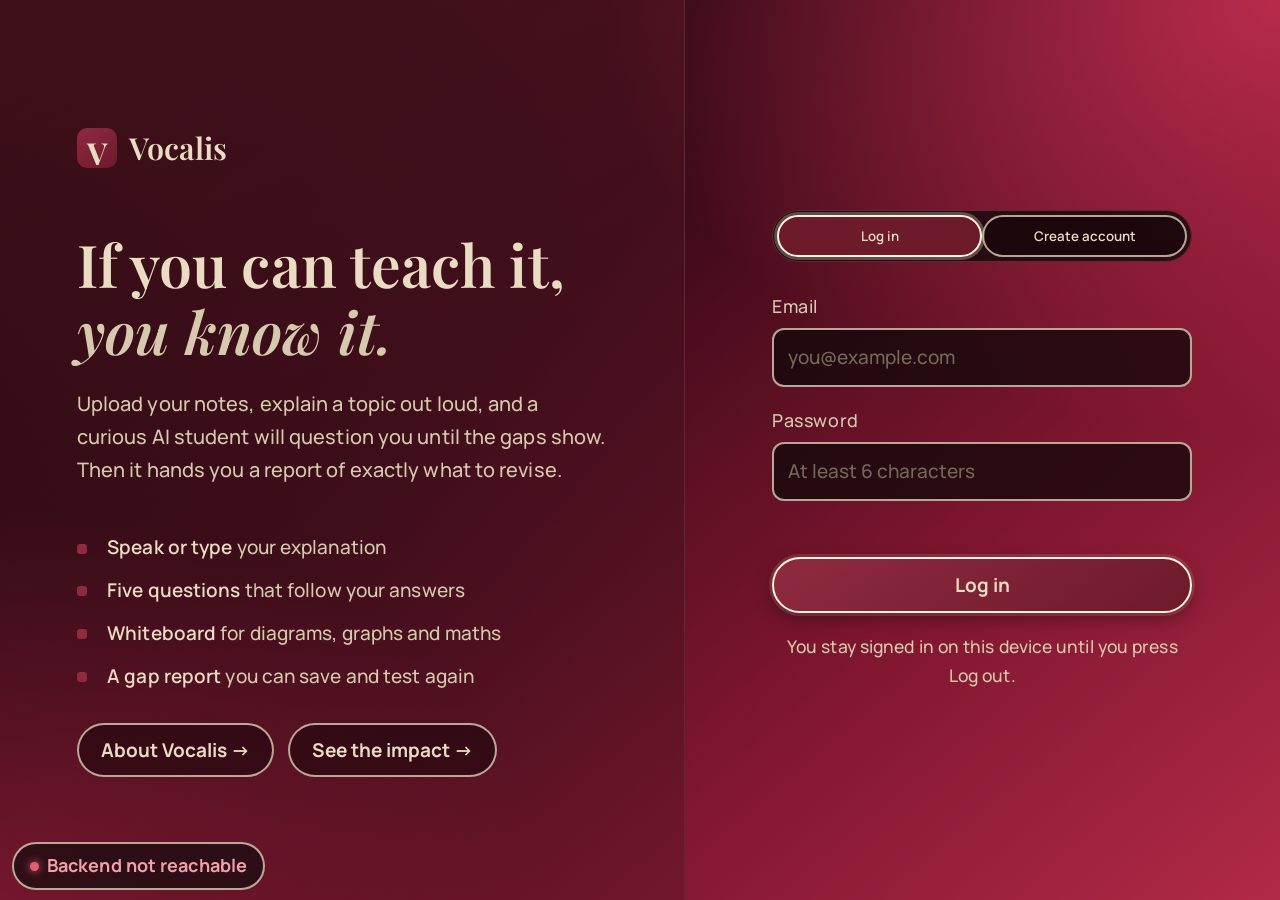
==== commit 43b02de8: "Vocalis final: impact page, live data, backup" ====
--- a/frontend/index.html
+++ b/frontend/index.html
@@ -16,10 +16,18 @@
     <a class="brand" href="#" id="brandLink"><span class="brand-mark">V</span><span>Vocalis</span></a>
     <nav class="topnav" aria-label="Main">
       <button class="nav-link" data-nav="home">Home</button>
+      <button class="nav-link" data-nav="impact">Impact</button>
       <button class="nav-link" data-nav="about">About</button>
     </nav>
     <div class="topbar-right" id="topbarRight">
-      <div class="user-box" title="Signed in"><span class="avatar" id="userAvatar">?</span><span class="user-name" id="userChip"></span></div>
+      <button class="btn ghost small" id="keyBtn" title="Use your own Gemini API key">🔑 API key</button>
+      <div class="profile-menu" id="profileMenu">
+        <button class="user-box" id="userBtn" aria-haspopup="true" aria-expanded="false" title="Your profile and badges"><span class="avatar" id="userAvatar">?</span><span class="user-name" id="userChip"></span><span class="caret">▾</span></button>
+        <div class="profile-pop" id="profilePop" hidden>
+          <h4>Your badges</h4>
+          <div id="profileBox" class="profile-box"></div>
+        </div>
+      </div>
       <button class="btn ghost small" id="logoutBtn">Log out</button>
     </div>
   </header>
@@ -37,7 +45,10 @@
           <li><b>Whiteboard</b> for diagrams, graphs and maths</li>
           <li><b>A gap report</b> you can save and test again</li>
         </ul>
-        <button type="button" class="link-btn" id="aboutFromAuth">What is the Feynman technique? About Vocalis →</button>
+        <div class="hero-links">
+          <button type="button" class="btn ghost" id="aboutFromAuth">About Vocalis →</button>
+          <button type="button" class="btn ghost" id="impactFromAuth">See the impact →</button>
+        </div>
       </aside>
       <div class="auth-card">
         <div class="seg" role="tablist">
@@ -101,6 +112,35 @@
     </div>
   </section>
 
+  <!-- ============================ IMPACT ============================ -->
+  <section class="screen" id="screen-impact" hidden>
+    <div class="wrap impact">
+      <button class="link-btn" id="impactBack">← Back</button>
+      <p class="eyebrow">Impact</p>
+      <h1>What students found</h1>
+      <p class="lead muted">Live numbers from everyone who has used Vocalis on this site. Nothing here shows a name, an email, an answer or a comment. Sessions flagged as not independent work are left out of the charts.</p>
+      <div class="card impact-filter" id="impactFilter">
+        <h3>Time window</h3>
+        <p class="muted small">Add up only what happened in a period, for example one pilot session. Times are in your own time zone.</p>
+        <div class="win-chips" id="winChips" role="group" aria-label="Time window">
+          <button type="button" class="chip-btn" data-h="1">Last hour</button>
+          <button type="button" class="chip-btn" data-h="3">Last 3 hours</button>
+          <button type="button" class="chip-btn" data-h="24">Last 24 hours</button>
+          <button type="button" class="chip-btn active" data-h="0">All time</button>
+        </div>
+        <div class="win-custom"><label>From <input type="datetime-local" id="winFrom"></label><label>To <input type="datetime-local" id="winTo"></label><button type="button" class="btn ghost small" id="winApply">Apply range</button></div>
+        <p class="small" id="winLabel"><b>Showing:</b> all time</p>
+      </div>
+      <div id="impactBody"><p class="muted">Loading…</p></div>
+      <div class="card impact-export">
+        <h3>Get the data</h3>
+        <p class="muted small">The chart numbers are open as JSON. The full feedback table (one row per session, with comments) is for the team only: paste the team key to download it as a spreadsheet.</p>
+        <div class="export-row"><a class="btn ghost small" href="/insights" target="_blank" rel="noopener">Chart data (JSON)</a>
+          <input id="fbKey" type="password" autocomplete="off" placeholder="Team key" aria-label="Team key"><button class="btn primary small" id="fbCsv">Download feedback (CSV)</button></div>
+      </div>
+    </div>
+  </section>
+
   <!-- ============================ ABOUT ============================ -->
   <section class="screen" id="screen-about" hidden>
     <div class="wrap about">
@@ -129,10 +169,11 @@
         <li>The AI opens the conversation and asks exactly five questions, each one following your last answer.</li>
         <li>Answer by typing, speaking, or drawing and labelling on the whiteboard, including diagrams the AI draws for you to label.</li>
         <li>Optional time limit per question and optional read-aloud keep it feeling like a real viva.</li></ul></div></div>
-      <div class="map-row"><div class="l">3 · Find the gaps<small>Scores, gaps and fact-check</small></div><div><ul>
+      <div class="card" id="evidenceCard" hidden><h3>What students found</h3><div id="evidence" class="muted"></div></div>
+      <div class="map-row"><div class="l">3 · Find the gaps<small>Scores and gaps</small></div><div><ul>
         <li>An examiner AI scores accuracy, completeness, consistency and clarity (each out of 10) using only your own notes, then gives an overall score out of 100.</li>
         <li>Every wrong or missing idea becomes a gap with what you said, the correct explanation, why it matters and a question to test yourself.</li>
-        <li>A web-search fact-check flags anything in your notes or your answers that may be wrong.</li></ul></div></div>
+        <li>A confidence check before the test and a short feedback form after it show how well you judge your own understanding.</li></ul></div></div>
       <div class="map-row"><div class="l">4 · Review and simplify<small>Notes, reports and re-testing</small></div><div><ul>
         <li>Revision notes focus only on the parts you struggled with, and can be translated into Kannada, Hindi, Tamil, Telugu or Malayalam.</li>
         <li>Download a detailed gap report and a full session report as Word documents.</li>
@@ -149,7 +190,7 @@
       </div>
 
       <h2>Built with</h2>
-      <p>Flask and SQLite on the back end, Google Gemini for the questions, scoring, drawing understanding, fact-check and translation, and the browser's own speech tools for live voice. Made for Craft N Code Karnataka 2026 · AI for Education.</p>
+      <p>Flask and SQLite on the back end, Google Gemini for the questions, scoring, drawing understanding and translation, and the browser's own speech tools for live voice. Made for Craft N Code Karnataka 2026 · AI for Education.</p>
       <p><button class="btn primary" id="aboutStart">Start a session</button></p>
     </div>
   </section>
@@ -189,17 +230,21 @@
         <label class="check"><input type="checkbox" id="optSpeak"><span><b>Read each question aloud</b> Optional. The orb pulses while the question is spoken.</span></label>
         <div class="setting" id="voiceBox">
           <span class="setting-label">Voice</span>
-          <select id="voiceEngine" aria-label="Voice type">
-            <option value="ai">AI voice (natural, uses 1 AI request per question)</option>
-            <option value="browser">Device voice (free, instant)</option>
-          </select>
-          <select id="voiceName" aria-label="Voice"></select>
+          <span class="voice-fixed"><b>Aoede</b> · natural AI voice (uses 1 AI request per question)</span>
           <button type="button" class="btn ghost" id="voicePreview">Preview</button>
         </div>
       </div>
-      <div class="topic-grid" id="topicGrid"></div>
-      <div class="topics-foot">
-        <button class="btn ghost" id="wholeDocBtn">Test me on the whole document</button>
+      <div class="topic-pick">
+        <label for="topicSelect">Choose what to be tested on</label>
+        <select id="topicSelect"></select>
+        <div class="conf-card" id="confCard">
+          <h3>Before you start: how well do you think you know this topic?</h3>
+          <div class="conf-main"><span class="conf-face" id="confFace">😐</span><div class="conf-num"><b id="confVal">5</b><span>/ 10</span></div></div>
+          <input type="range" id="confSlider" class="big-range" min="0" max="10" value="5" aria-label="Confidence before the test">
+          <div class="conf-scale"><span>Not at all</span><span>Somewhat</span><span>Very well</span></div>
+          <p class="conf-text" id="confText"></p>
+        </div>
+        <button class="btn primary" id="topicStart">Start the test</button>
       </div>
       <p class="form-error" id="startError" role="alert"></p>
     </div>
@@ -224,11 +269,13 @@
         <div class="thread" id="thread" aria-live="polite"></div>
 
         <div class="composer" id="composer">
+          <div class="read-status" id="readStatus" hidden role="status"><span id="readText">🔊 Reading the question aloud. You can start answering now.</span><button type="button" class="btn ghost small" id="readSkip">Skip reading</button></div>
           <div class="attach-row" id="attachRow" hidden></div>
           <div class="composer-box">
             <textarea id="answerBox" rows="1" placeholder="Type your explanation, or tap the microphone and speak…"></textarea>
             <div class="composer-actions">
               <button class="icon-btn" id="wbToggle" title="Open whiteboard" aria-pressed="false">✎<span>Whiteboard</span></button>
+              <button class="icon-btn" id="calcToggle" title="Scientific calculator" aria-pressed="false">∑<span>Calculator</span></button>
               <button class="icon-btn" id="micBtn" title="Speak your answer" aria-pressed="false">🎙<span>Speak</span></button>
               <button class="btn primary" id="sendBtn">Send</button>
             </div>
@@ -278,23 +325,98 @@
     </div>
   </section>
 
+
+  <div class="calc" id="calcPanel" hidden role="dialog" aria-label="Scientific calculator">
+    <div class="calc-head"><strong>Calculator</strong><button class="tool" id="calcMode" title="Degrees or radians">DEG</button><button class="icon-btn small" id="calcClose" title="Close">✕</button></div>
+    <input id="calcInput" autocomplete="off" spellcheck="false" placeholder="Type or tap, e.g. 2*sin(30)+sqrt(16)" aria-label="Expression">
+    <div class="calc-res" id="calcResult" aria-live="polite"></div>
+    <div class="calc-keys">
+      <button data-k="sin(">sin</button>
+      <button data-k="cos(">cos</button>
+      <button data-k="tan(">tan</button>
+      <button data-k="ln(">ln</button>
+      <button data-k="log(">log</button>
+      <button data-k="asin(">sin⁻¹</button>
+      <button data-k="acos(">cos⁻¹</button>
+      <button data-k="atan(">tan⁻¹</button>
+      <button data-k="sqrt(">√</button>
+      <button data-k="^">xʸ</button>
+      <button data-k="(">(</button>
+      <button data-k=")">)</button>
+      <button data-k="pi">π</button>
+      <button data-k="e">e</button>
+      <button data-k="!">n!</button>
+      <button data-k="7">7</button>
+      <button data-k="8">8</button>
+      <button data-k="9">9</button>
+      <button data-k="/">÷</button>
+      <button data-k="%">%</button>
+      <button data-k="4">4</button>
+      <button data-k="5">5</button>
+      <button data-k="6">6</button>
+      <button data-k="*">×</button>
+      <button data-k="ans">Ans</button>
+      <button data-k="1">1</button>
+      <button data-k="2">2</button>
+      <button data-k="3">3</button>
+      <button data-k="-">−</button>
+      <button data-k="exp(">eˣ</button>
+      <button data-k="0">0</button>
+      <button data-k=".">.</button>
+      <button data-k="^2">x²</button>
+      <button data-k="+">+</button>
+      <button data-k="abs(">|x|</button>
+    </div>
+    <div class="calc-row"><button class="btn ghost small" id="calcBack">⌫</button><button class="btn ghost small" id="calcClear">Clear</button><button class="btn primary small" id="calcEq">=</button><button class="btn ghost small" id="calcUse" title="Add the result to your answer">Use in answer</button></div>
+    <div class="calc-hist" id="calcHist"></div>
+  </div>
+
+
+  <div class="modal" id="keyModal" hidden role="dialog" aria-modal="true" aria-labelledby="keyTitle">
+    <div class="modal-card">
+      <button class="icon-btn small modal-x" id="keyClose" aria-label="Close">✕</button>
+      <h3 id="keyTitle">Use your own Gemini API key</h3>
+      <p class="muted" id="keyWhy">Vocalis uses Google's Gemini AI. A free key gives you your own daily allowance, so you are not sharing one with everyone else.</p>
+      <ol class="key-steps">
+        <li>Open <a href="https://aistudio.google.com/apikey" target="_blank" rel="noopener">aistudio.google.com/apikey</a> and sign in with a Google account.</li>
+        <li>Click <b>Create API key</b> and copy it.</li>
+        <li>Paste it below and press <b>Save and test</b>.</li>
+      </ol>
+      <label for="keyInput">Your Gemini API key</label>
+      <div class="key-row"><input id="keyInput" type="password" autocomplete="off" spellcheck="false" placeholder="AIza..."><button class="btn ghost small" id="keyShow" type="button">Show</button></div>
+      <p class="key-msg" id="keyMsg" role="status"></p>
+      <div class="key-usage" id="keyUsage" hidden></div>
+      <div class="key-actions"><button class="btn primary" id="keySave">Save and test</button><button class="btn ghost" id="keyRemove">Remove my key</button></div>
+      <p class="muted small">Your key stays in this browser and is sent over the connection only to make your own requests. The server does not save it. Free keys allow roughly 20 requests per model per day, and one full session uses about 7. You can see your count in the top bar.</p>
+    </div>
+  </div>
+
+  <div class="modal" id="aiModal" hidden role="alertdialog" aria-modal="true" aria-labelledby="aiTitle">
+    <div class="modal-card ai-card">
+      <div class="ai-icon" id="aiIcon">⏳</div>
+      <h3 id="aiTitle">Something went wrong</h3>
+      <p id="aiText" class="muted"></p>
+      <div class="key-actions"><button class="btn primary" id="aiKey" hidden>Add or change my key</button><button class="btn ghost" id="aiClose">Close</button></div>
+    </div>
+  </div>
+
   <!-- ============================ REPORT ============================ -->
   <section class="screen" id="screen-report" hidden>
     <div class="wrap report">
       <div class="report-head">
         <div>
           <p class="eyebrow" id="reportTopic"></p>
-          <h2>Your results</h2>
+          <h2>Your results <span class="badge-chip" id="reportBadge" hidden></span></h2>
         </div>
         <div class="report-actions">
           <button class="btn ghost" id="downloadBtn" disabled>Gap report (Word)</button>
-          <button class="btn ghost" id="fullDocBtn" disabled>Full report (Word)</button>
-          <button class="btn ghost" id="mdBtn" disabled title="Plain text version of the gap report">Gap report (.md)</button>
+          <button class="btn ghost" id="fullDocBtn" disabled>Revision notes (Word)</button>
           <button class="btn primary" id="retestBtn" disabled>Test me on my gaps</button>
         </div>
       </div>
 
       <div class="report-status" id="reportStatus" hidden></div>
+      <div class="integrity-banner" id="integrityBanner" hidden></div>
 
       <div class="loading-card" id="reportLoading">
         <div class="spinner"></div>
@@ -316,14 +438,32 @@
 
         <div class="tab-cards" role="tablist">
           <button class="tab-card active" data-tab="gaps" role="tab"><span class="tc-icon">⚑</span><span class="tc-text"><b>Gaps to review</b><small id="tcGaps">Preparing…</small></span></button>
-          <button class="tab-card" data-tab="fact" role="tab"><span class="tc-icon">✓</span><span class="tc-text"><b>Fact-check</b><small id="tcFact">Preparing…</small></span></button>
           <button class="tab-card" data-tab="notes" role="tab"><span class="tc-icon">✎</span><span class="tc-text"><b>Revision notes</b><small id="tcNotes">Preparing…</small></span></button>
           <button class="tab-card" data-tab="transcript" role="tab"><span class="tc-icon">☰</span><span class="tc-text"><b>Conversation</b><small id="tcConv">…</small></span></button>
         </div>
+        <div class="progress-card" id="progressCard" hidden></div>
         <div class="tab-panel" id="tab-gaps"></div>
-        <div class="tab-panel" id="tab-fact" hidden></div>
         <div class="tab-panel" id="tab-notes" hidden></div>
         <div class="tab-panel" id="tab-transcript" hidden></div>
+
+        <div class="feedback-card" id="feedbackCard">
+          <h3>How did it go? <span class="req-tag" id="reqTag">Required · one tap</span></h3>
+          <p class="muted small" id="fbNeed">Tap a star to rate this session. That is all we need before you move on. The rest is optional.</p>
+          <div class="calib-bars" id="calibBars"></div>
+          <p class="calib-text" id="calibration"></p>
+          <div class="fb-block"><h4>How useful was this session?</h4>
+            <div class="stars" id="stars" role="radiogroup" aria-label="Usefulness"></div><p class="star-label" id="starLabel">Tap a star</p></div>
+          <div class="fb-block"><h4>Would you recommend Vocalis to a classmate?</h4>
+            <div class="rec-row" id="recRow" role="radiogroup" aria-label="Would you recommend it"><button type="button" class="rec" data-v="yes">👍 Yes</button><button type="button" class="rec" data-v="maybe">🤔 Maybe</button><button type="button" class="rec" data-v="no">👎 No</button></div></div>
+          <div class="fb-block"><h4>How confident do you feel about this topic now? <span class="muted small">(optional)</span></h4>
+            <div class="conf-main"><span class="conf-face" id="afterFace">😐</span><div class="conf-num"><b id="confAfterVal">5</b><span>/ 10</span></div></div>
+            <input type="range" id="confAfter" class="big-range" min="0" max="10" value="5" aria-label="Confidence after the test">
+            <div class="conf-scale"><span>Not at all</span><span>Somewhat</span><span>Very well</span></div></div>
+          <div class="fb-block"><h4>What stood out? Tap any that apply</h4><div class="fb-tags" id="fbTags"></div></div>
+          <textarea id="fbComment" rows="3" maxlength="500" placeholder="Anything confusing, missing or great? (optional)"></textarea>
+          <button class="btn primary big" id="fbSend">Send feedback</button>
+          <p class="muted small" id="fbDone" hidden>Thank you. Your feedback is saved. You can change it and send again.</p>
+        </div>
 
         <div class="report-foot">
           <button class="btn ghost" id="retrySame">Try this topic again</button>
@@ -342,6 +482,7 @@
 <script src="js/wav.js"></script>
 <script src="js/speech.js"></script>
 <script src="js/whiteboard.js"></script>
+<script src="js/calc.js"></script>
 <script src="js/orb.js"></script>
 <script src="js/app.js"></script>
 </body>
--- a/frontend/css/style.css
+++ b/frontend/css/style.css
@@ -262,7 +262,7 @@
 .report-status.ok { border-color: #6fae82; }
 .report-status.warn { border-color: var(--warn); }
 .report-status .spinner { width: 22px; height: 22px; border-width: 3px; }
-.tab-cards { display: grid; grid-template-columns: repeat(4, 1fr); gap: 14px; margin: 8px 0 22px; }
+.tab-cards { display: grid; grid-template-columns: repeat(3, 1fr); gap: 14px; margin: 8px 0 22px; }
 .tab-card { display: flex; align-items: center; gap: 14px; text-align: left; cursor: pointer; padding: 18px 20px; border-radius: 18px; color: var(--beige);
   background: var(--panel-2); border: 1px solid var(--line); transition: transform .18s, box-shadow .18s, border-color .18s, background .18s; }
 .tab-card:hover { transform: translateY(-4px); border-color: var(--beige-dim); box-shadow: 0 14px 30px rgba(0,0,0,.4); }
@@ -396,3 +396,143 @@
 .link-btn:hover { border-color: var(--outline-hi); background: rgba(233, 220, 195, .08); }
 .nav-link { padding: 8px 18px; }
 select, input[type=text], input[type=email], input[type=password], textarea { border: 2px solid var(--outline) !important; }
+.composer-box textarea, .wb-text { border: 0 !important; }
+
+/* topic dropdown */
+.topic-pick{max-width:720px;margin:10px auto 0;display:flex;flex-direction:column;gap:12px}
+.topic-pick label{font-weight:600}
+.topic-pick select{width:100%;padding:14px 16px;font-size:1rem;border-radius:12px;border:1.5px solid var(--outline,#c98);background:rgba(0,0,0,.35);color:inherit}
+.topic-preview{min-height:3em;opacity:.8;line-height:1.5}
+/* progress */
+.progress-card{margin:18px 0;padding:20px 22px;border:1.5px solid var(--outline,#c98);border-radius:16px;background:rgba(0,0,0,.25)}
+.prog-head{font-size:1.5rem;font-weight:700;margin:4px 0}.prog-head span{font-size:.9rem;font-weight:400;opacity:.8}
+.prog-head.up,.crit b.up{color:#7fe3a0}.prog-head.down,.crit b.down{color:#ff9a9a}
+.prog-svg{width:100%;height:auto}.prog-svg text{fill:currentColor;font-size:12px;opacity:.85}
+.prog-svg .grid{stroke:currentColor;opacity:.15}.prog-svg .line{fill:none;stroke:#e08a9a;stroke-width:3}
+.prog-svg .dot{fill:#7a1f33;stroke:#e08a9a;stroke-width:2}.prog-svg .dot.last{fill:#e08a9a}.prog-svg .val{font-weight:700;opacity:1}
+.crit{display:grid;grid-template-columns:110px 1fr 40px;gap:10px;align-items:center;margin:8px 0}
+.crit-bars{display:flex;flex-direction:column;gap:3px}.crit-bars i,.legend i{display:block;height:8px;border-radius:4px}
+.b1{background:#8a6d73}.b2{background:#e08a9a}.legend i{display:inline-block;width:14px;margin:0 4px 0 12px}
+
+/* calculator */
+.calc{position:fixed;right:20px;bottom:20px;z-index:60;width:min(340px,calc(100vw - 32px));padding:14px;border-radius:18px;border:1.5px solid var(--outline,#c98);background:#1b0f13;box-shadow:0 18px 50px rgba(0,0,0,.6)}
+.calc[hidden]{display:none}
+.calc-head{display:flex;align-items:center;gap:8px;margin-bottom:8px}.calc-head strong{flex:1}
+.calc input{width:100%;padding:12px;font-size:1.1rem;border-radius:10px;border:1.5px solid var(--outline,#c98);background:rgba(0,0,0,.4);color:inherit;font-family:ui-monospace,Consolas,monospace}
+.calc-res{min-height:1.6em;font-size:1.3rem;font-weight:700;text-align:right;margin:6px 2px;color:#e08a9a}.calc-res.bad{color:#ff9a9a;font-size:.9rem;font-weight:500}
+.calc-keys{display:grid;grid-template-columns:repeat(5,1fr);gap:6px}
+.calc-keys button{padding:10px 0;border-radius:10px;border:1.5px solid var(--outline,#c98);background:rgba(255,255,255,.04);color:inherit;font-size:1rem;cursor:pointer}
+.calc-keys button:hover{background:rgba(143,42,63,.45)}
+.calc-row{display:flex;gap:6px;margin-top:8px}.calc-row .btn{flex:1;padding:8px 4px}
+.calc-hist{max-height:80px;overflow:auto;margin-top:8px;font-size:.85rem;opacity:.7;font-family:ui-monospace,Consolas,monospace}
+/* badges and integrity */
+.badge-chip{display:inline-block;margin-left:10px;padding:4px 14px;border-radius:999px;font-size:1rem;font-weight:700;border:1.5px solid currentColor;vertical-align:middle}
+.badge-chip.platinum{color:#9fe8ff}.badge-chip.gold{color:#ffd76a}.badge-chip.silver{color:#d6dbe0}.badge-chip.bronze{color:#e0a070}.badge-chip.flagged{color:#ff9a9a}.badge-chip.start{color:#9fe3b0}
+.pill.platinum{border-color:#9fe8ff}.pill.gold{border-color:#ffd76a}.pill.silver{border-color:#d6dbe0}.pill.bronze{border-color:#e0a070}.pill.flagged{border-color:#ff9a9a}
+.integrity-banner{margin:12px 0;padding:14px 18px;border-radius:14px;border:1.5px solid #ff9a9a;background:rgba(255,80,80,.1)}.integrity-banner ul{margin:6px 0 0 20px}
+.tier-row{display:grid;grid-template-columns:repeat(4,1fr);gap:10px}
+.tier{text-align:center;padding:12px 6px;border-radius:14px;border:1.5px solid var(--line,#444);opacity:.45}.tier.on{opacity:1;border-color:var(--outline,#c98);background:rgba(143,42,63,.25)}
+.tier span{font-size:1.8rem;display:block}.tier b{font-size:1.2rem}.tier small{display:block;text-transform:capitalize;opacity:.8}
+.special-row{display:flex;flex-wrap:wrap;gap:8px;margin:12px 0}.special{padding:6px 12px;border-radius:999px;border:1.5px dashed var(--line,#555);opacity:.5;font-size:.9rem}.special.on{opacity:1;border:1.5px solid var(--outline,#c98);background:rgba(143,42,63,.25)}
+
+/* feedback */
+.feedback-card{margin:22px 0;padding:20px 22px;border:1.5px solid var(--outline,#c98);border-radius:16px;background:rgba(0,0,0,.25);display:flex;flex-direction:column;gap:10px}
+.feedback-card textarea{width:100%;padding:10px;border-radius:10px;border:1.5px solid var(--outline,#c98);background:rgba(0,0,0,.35);color:inherit}
+.star{background:none;border:0;font-size:1.8rem;color:#666;cursor:pointer;padding:0 2px}.star.on{color:#ffd76a}
+
+/* model badge sits beside the profile; badges drop down from the profile */
+.mode-badge.in-topbar{position:static !important;left:auto !important;bottom:auto !important;top:auto !important;margin:0}
+.profile-menu{position:relative}
+.user-box{cursor:pointer;color:inherit;font:inherit}.user-box .caret{opacity:.7;font-size:.9rem}
+.profile-pop{position:absolute;right:0;top:calc(100% + 10px);width:min(420px,92vw);z-index:80;padding:16px 18px;border-radius:18px;border:1.5px solid var(--outline,#c98);background:#1b0f13;box-shadow:0 20px 60px rgba(0,0,0,.65)}
+.profile-pop[hidden]{display:none}.profile-pop h4{margin:0 0 10px;font-size:1.1rem}
+
+/* big confidence + feedback */
+.conf-card,.feedback-card{border:1.5px solid var(--outline,#c98);border-radius:20px;background:rgba(0,0,0,.28)}
+.conf-card{padding:22px 26px;margin:6px 0}.conf-card h3{margin:0 0 8px;font-size:1.25rem}
+.feedback-card{padding:28px 30px;margin:26px 0;gap:18px}.feedback-card h3{margin:0;font-size:1.6rem}
+.fb-block h4{margin:0 0 8px;font-size:1.1rem}
+.conf-main{display:flex;align-items:center;justify-content:center;gap:22px;margin:6px 0}
+.conf-face{font-size:3.6rem;line-height:1;transition:transform .15s}.conf-card:hover .conf-face,.fb-block:hover .conf-face{transform:scale(1.08)}
+.conf-num b{font-size:3rem;font-family:var(--serif,Georgia,serif)}.conf-num span{opacity:.7;margin-left:6px;font-size:1.2rem}
+.big-range{-webkit-appearance:none;appearance:none;width:100%;height:16px;border-radius:999px;outline:none;cursor:pointer;--pct:50%;background:linear-gradient(90deg,#e08a9a var(--pct),rgba(255,255,255,.14) var(--pct))}
+.big-range::-webkit-slider-thumb{-webkit-appearance:none;width:34px;height:34px;border-radius:50%;background:#fff;border:5px solid #8f2a3f;box-shadow:0 2px 10px rgba(0,0,0,.5);transition:transform .12s}
+.big-range::-webkit-slider-thumb:hover{transform:scale(1.15)}
+.big-range::-moz-range-thumb{width:28px;height:28px;border-radius:50%;background:#fff;border:5px solid #8f2a3f}
+.conf-scale{display:flex;justify-content:space-between;font-size:.85rem;opacity:.65;margin-top:6px}
+.conf-text{text-align:center;font-size:1.1rem;margin:8px 0 0;min-height:1.5em}
+.stars{display:flex;gap:6px}.star{background:none;border:0;font-size:3rem;line-height:1;color:#5a4a4f;cursor:pointer;padding:0 2px;transition:transform .12s,color .12s}
+.star:hover{transform:scale(1.2)}.star.on{color:#ffd76a;text-shadow:0 0 14px rgba(255,215,106,.5)}
+.star-label{margin:2px 0 0;font-weight:600;min-height:1.4em}
+.fb-tags{display:flex;flex-wrap:wrap;gap:10px}
+.fb-tag{padding:10px 16px;border-radius:999px;border:1.5px solid var(--outline,#c98);background:transparent;color:inherit;font:inherit;cursor:pointer;transition:all .12s}
+.fb-tag:hover{background:rgba(143,42,63,.35)}.fb-tag.on{background:#8f2a3f;border-color:#e08a9a;font-weight:600}
+.feedback-card textarea{font-size:1.05rem;padding:14px}
+.btn.big{padding:16px 22px;font-size:1.15rem}
+.calib-bars{display:flex;flex-direction:column;gap:10px}.cb{display:grid;grid-template-columns:120px 1fr 44px;gap:12px;align-items:center}
+.cb-track{height:16px;border-radius:999px;background:rgba(255,255,255,.1);overflow:hidden}.cb-track i{display:block;height:100%;border-radius:999px;transition:width .3s}
+.cb-track i.b1{background:#8a6d73}.cb-track i.b2{background:#e08a9a}.cb-track i.b3{background:#7fe3a0}
+.calib-text{font-size:1.05rem;margin:0}
+input[type=range].big-range{width:100%}
+
+/* api key dialog */
+.modal{position:fixed;inset:0;z-index:100;display:grid;place-items:center;background:rgba(0,0,0,.65);padding:16px}.modal[hidden]{display:none}
+.modal-card{position:relative;width:min(560px,100%);max-height:92vh;overflow:auto;padding:28px 30px;border-radius:22px;border:1.5px solid var(--outline,#c98);background:#1b0f13;box-shadow:0 30px 80px rgba(0,0,0,.7)}
+.modal-card h3{margin:0 0 8px;font-size:1.5rem}.modal-x{position:absolute;right:14px;top:14px}
+.key-steps{margin:10px 0 16px 20px;line-height:1.7}.key-steps a{color:#e08a9a}
+.key-row{display:flex;gap:8px;margin:6px 0}.key-row input{flex:1;padding:12px;font-size:1rem;border-radius:10px;border:1.5px solid var(--outline,#c98);background:rgba(0,0,0,.4);color:inherit;font-family:ui-monospace,Consolas,monospace}
+.key-msg{min-height:1.4em;margin:6px 0}.key-msg.ok{color:#7fe3a0}.key-msg.bad{color:#ff9a9a}
+.key-usage{padding:10px 14px;border-radius:12px;background:rgba(127,227,160,.1);border:1px solid rgba(127,227,160,.4);margin:8px 0}
+.key-actions{display:flex;gap:10px;margin:12px 0}.key-actions .btn{flex:1}
+.mode-badge{cursor:pointer}
+.voice-fixed{flex:1;font-size:1rem}
+
+.ai-card{text-align:center}.ai-icon{font-size:3rem;line-height:1;margin-bottom:6px}.ai-card .key-actions{justify-content:center}
+
+/* ---------- feedback is required ---------- */
+.req-tag{display:inline-block;margin-left:10px;padding:3px 10px;border-radius:99px;font:600 .72rem var(--sans);letter-spacing:.06em;text-transform:uppercase;background:var(--maroon-hi);color:var(--beige);vertical-align:middle}
+.feedback-card.nudge{animation:fbNudge 1.2s ease}
+.feedback-card:not(.is-done){border-color:var(--beige-dim)}
+@keyframes fbNudge{0%,100%{box-shadow:0 0 0 0 rgba(233,220,195,0)}25%,65%{box-shadow:0 0 0 6px rgba(233,220,195,.45)}}
+.rec-row{display:flex;gap:10px;flex-wrap:wrap}
+.rec{flex:1;min-width:110px;padding:14px 16px;border-radius:14px;border:1px solid var(--line);background:rgba(255,255,255,.03);color:var(--beige);font:600 1rem var(--sans);cursor:pointer;transition:transform .15s,background .15s,border-color .15s}
+.rec:hover{transform:translateY(-3px);border-color:var(--beige-dim)}
+.rec.on{background:linear-gradient(145deg,var(--maroon-hi),var(--maroon));border-color:var(--beige)}
+
+/* ---------- impact page ---------- */
+.impact h1{margin:.2rem 0 .6rem}
+.tiles{display:grid;grid-template-columns:repeat(auto-fit,minmax(150px,1fr));gap:14px;margin:22px 0}
+.tile{padding:18px;border:1px solid var(--line);border-radius:18px;background:linear-gradient(145deg,rgba(143,42,63,.35),rgba(109,26,43,.25))}
+.tile b{display:block;font:600 2.2rem var(--serif);line-height:1.1}.tile span{color:var(--beige-dim);font-size:.9rem}
+.chart-grid{display:grid;grid-template-columns:repeat(auto-fit,minmax(340px,1fr));gap:16px}
+.chart.wide{grid-column:1/-1}
+.chart h3{margin:0 0 4px}
+.vbars{display:flex;align-items:flex-end;gap:8px;height:190px;margin-top:14px;padding-top:18px}
+.vb{flex:1;height:100%;display:flex;flex-direction:column;align-items:center;justify-content:flex-end;gap:4px;min-width:0}
+.vb i{display:block;width:100%;border-radius:8px 8px 3px 3px;background:linear-gradient(180deg,var(--maroon-hi),var(--maroon));border:1px solid var(--line);transition:height .6s ease}
+.vb-n{font:600 .85rem var(--sans)}.vb small{color:var(--beige-dim);font-size:.72rem;white-space:nowrap}
+.hb{display:grid;grid-template-columns:minmax(110px,160px) 1fr 62px;gap:10px;align-items:center;margin:9px 0;font-size:.92rem}
+.hb-track{height:14px;border-radius:99px;background:rgba(255,255,255,.07);overflow:hidden}
+.hb-track i{display:block;height:100%;border-radius:99px;background:linear-gradient(90deg,var(--maroon),var(--maroon-hi));transition:width .6s ease}
+.hb-track i.b1{background:#c9a86a}.hb-track i.b2{background:var(--maroon-hi)}.hb-track i.b3{background:#7fae9a}.hb-track i.bad{background:#c0504d}
+.hb b{text-align:right;font-weight:600}
+.dumb{margin-top:14px}.dumb-row{display:grid;grid-template-columns:1fr 46px;gap:10px;align-items:center;margin:8px 0}
+.dumb-track{position:relative;height:16px;border-radius:99px;background:rgba(255,255,255,.07)}
+.dumb-line{position:absolute;top:6px;height:4px;border-radius:2px;background:#7fae9a}.dumb-line.down{background:#c0504d}
+.dumb-track u{position:absolute;top:1px;width:14px;height:14px;margin-left:-7px;border-radius:50%;text-decoration:none}
+.dumb-track .d1{background:#c9a86a}.dumb-track .d2{background:var(--beige)}
+.impact-export{margin-top:22px}.export-row{display:flex;gap:10px;flex-wrap:wrap;align-items:center}
+.export-row input{flex:1;min-width:160px;padding:10px 12px;border-radius:12px;border:1px solid var(--line);background:rgba(255,255,255,.04);color:var(--beige)}
+@media(max-width:560px){.chart-grid{grid-template-columns:1fr}.hb{grid-template-columns:90px 1fr 54px}}
+
+.read-status{display:flex;align-items:center;justify-content:space-between;gap:12px;flex-wrap:wrap;padding:10px 14px;margin-bottom:8px;border-radius:14px;border:1px solid var(--beige-dim);background:rgba(143,42,63,.35);font-size:.95rem}
+
+/* login page: the two info buttons sit side by side with room around them, and stay on screen without scrolling */
+.hero-links{display:flex;flex-wrap:wrap;gap:14px;margin-top:clamp(18px,3.5vh,34px)}
+.hero-links .btn{flex:0 1 auto;padding:12px 22px}
+@media (min-width:821px){.auth-hero{padding-top:clamp(20px,4vh,60px);padding-bottom:clamp(20px,4vh,60px)}.auth-hero .hero-points{margin-bottom:0}}
+
+.impact-filter{margin:18px 0}.win-chips{display:flex;gap:10px;flex-wrap:wrap;margin:10px 0}
+.win-custom{display:flex;gap:12px;flex-wrap:wrap;align-items:flex-end;margin:6px 0 10px}
+.win-custom label{display:flex;flex-direction:column;gap:4px;font-size:.85rem;color:var(--beige-dim)}
+.win-custom input{padding:9px 10px;border-radius:10px;border:1px solid var(--line);background:rgba(255,255,255,.05);color:var(--beige);color-scheme:dark}
